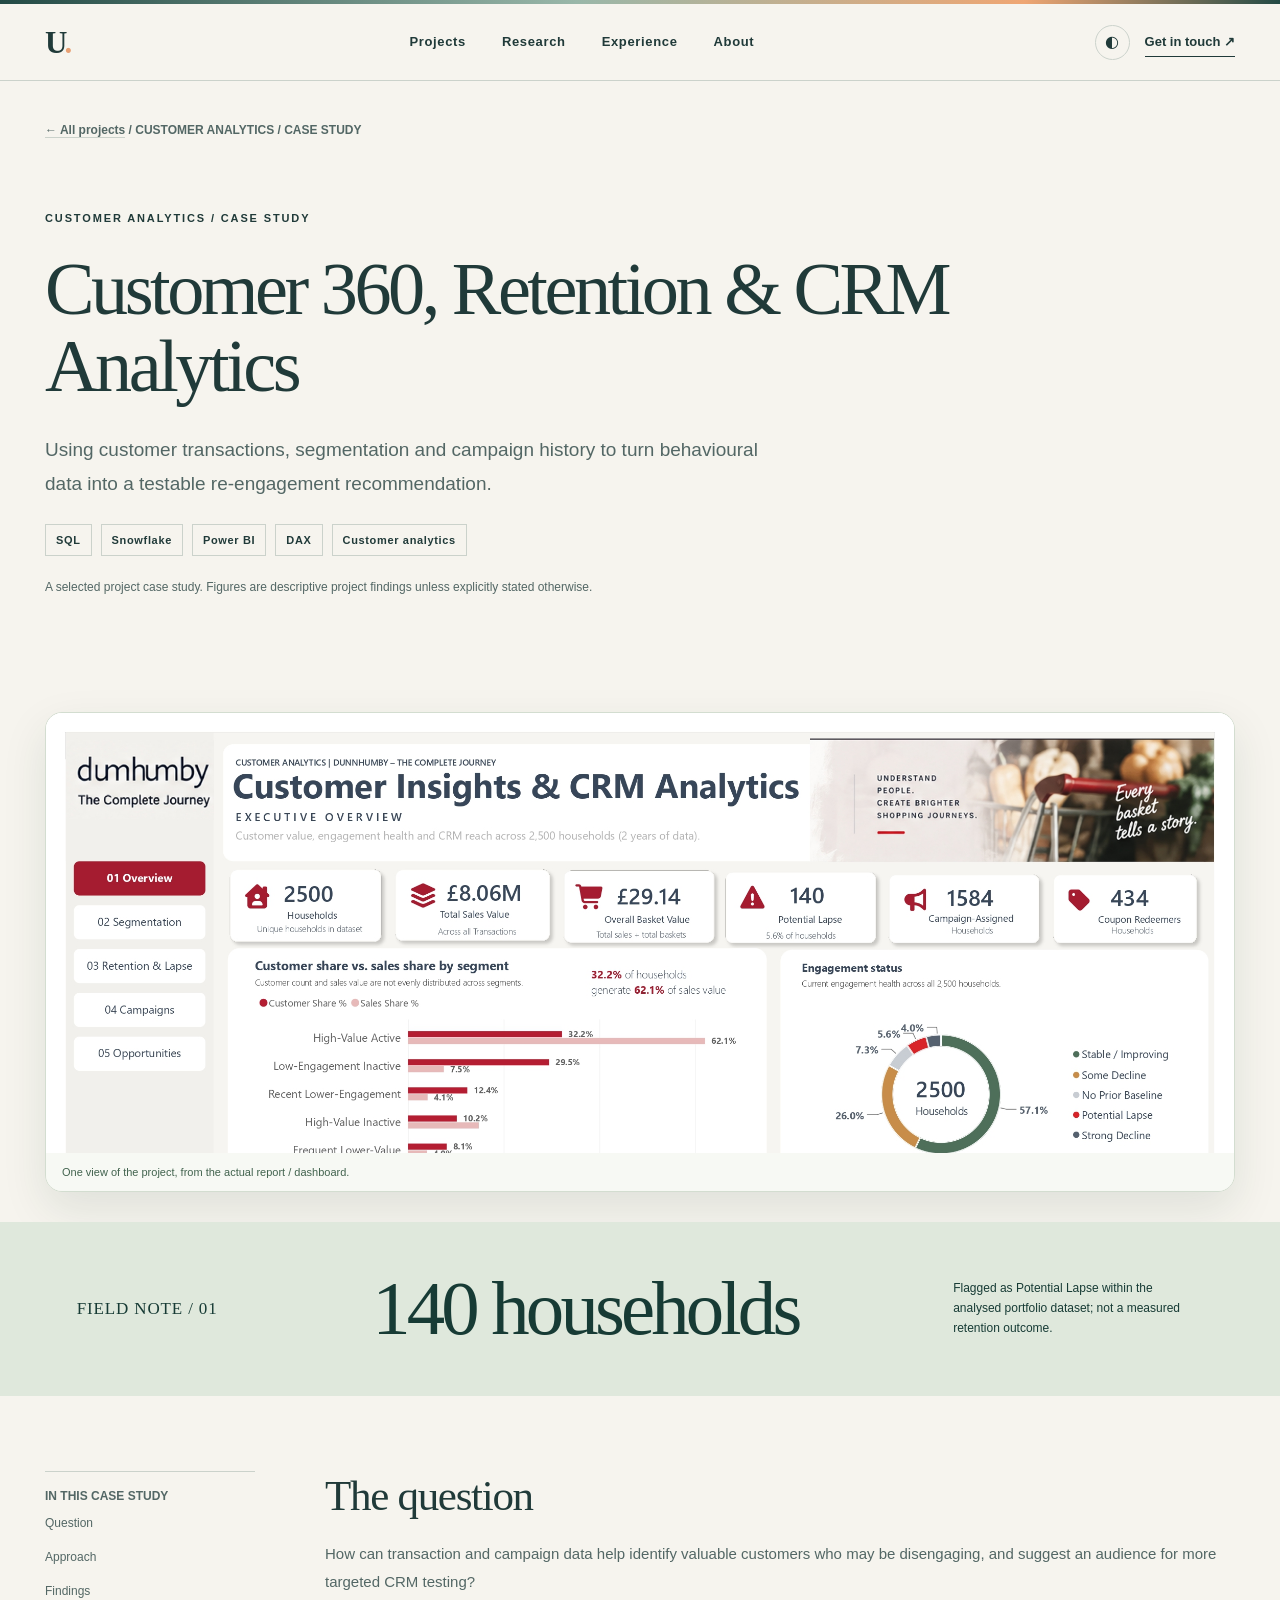
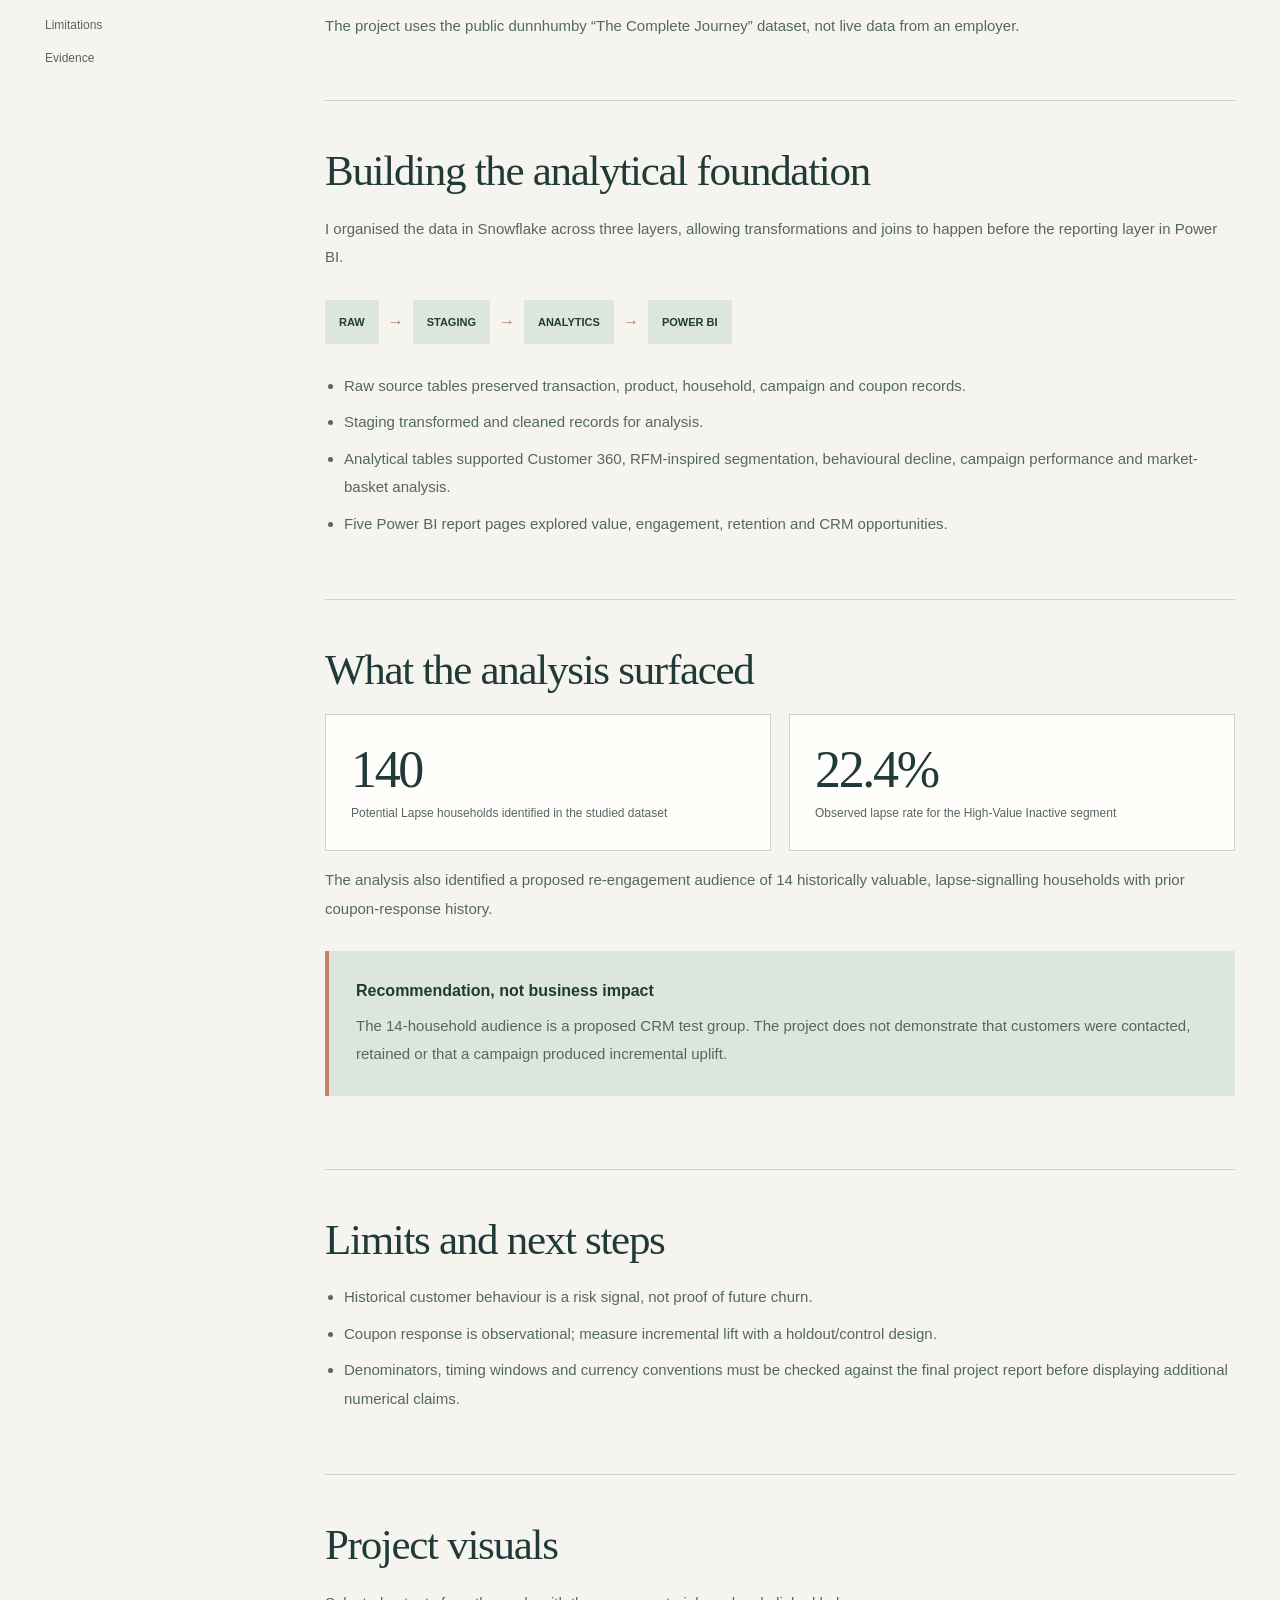
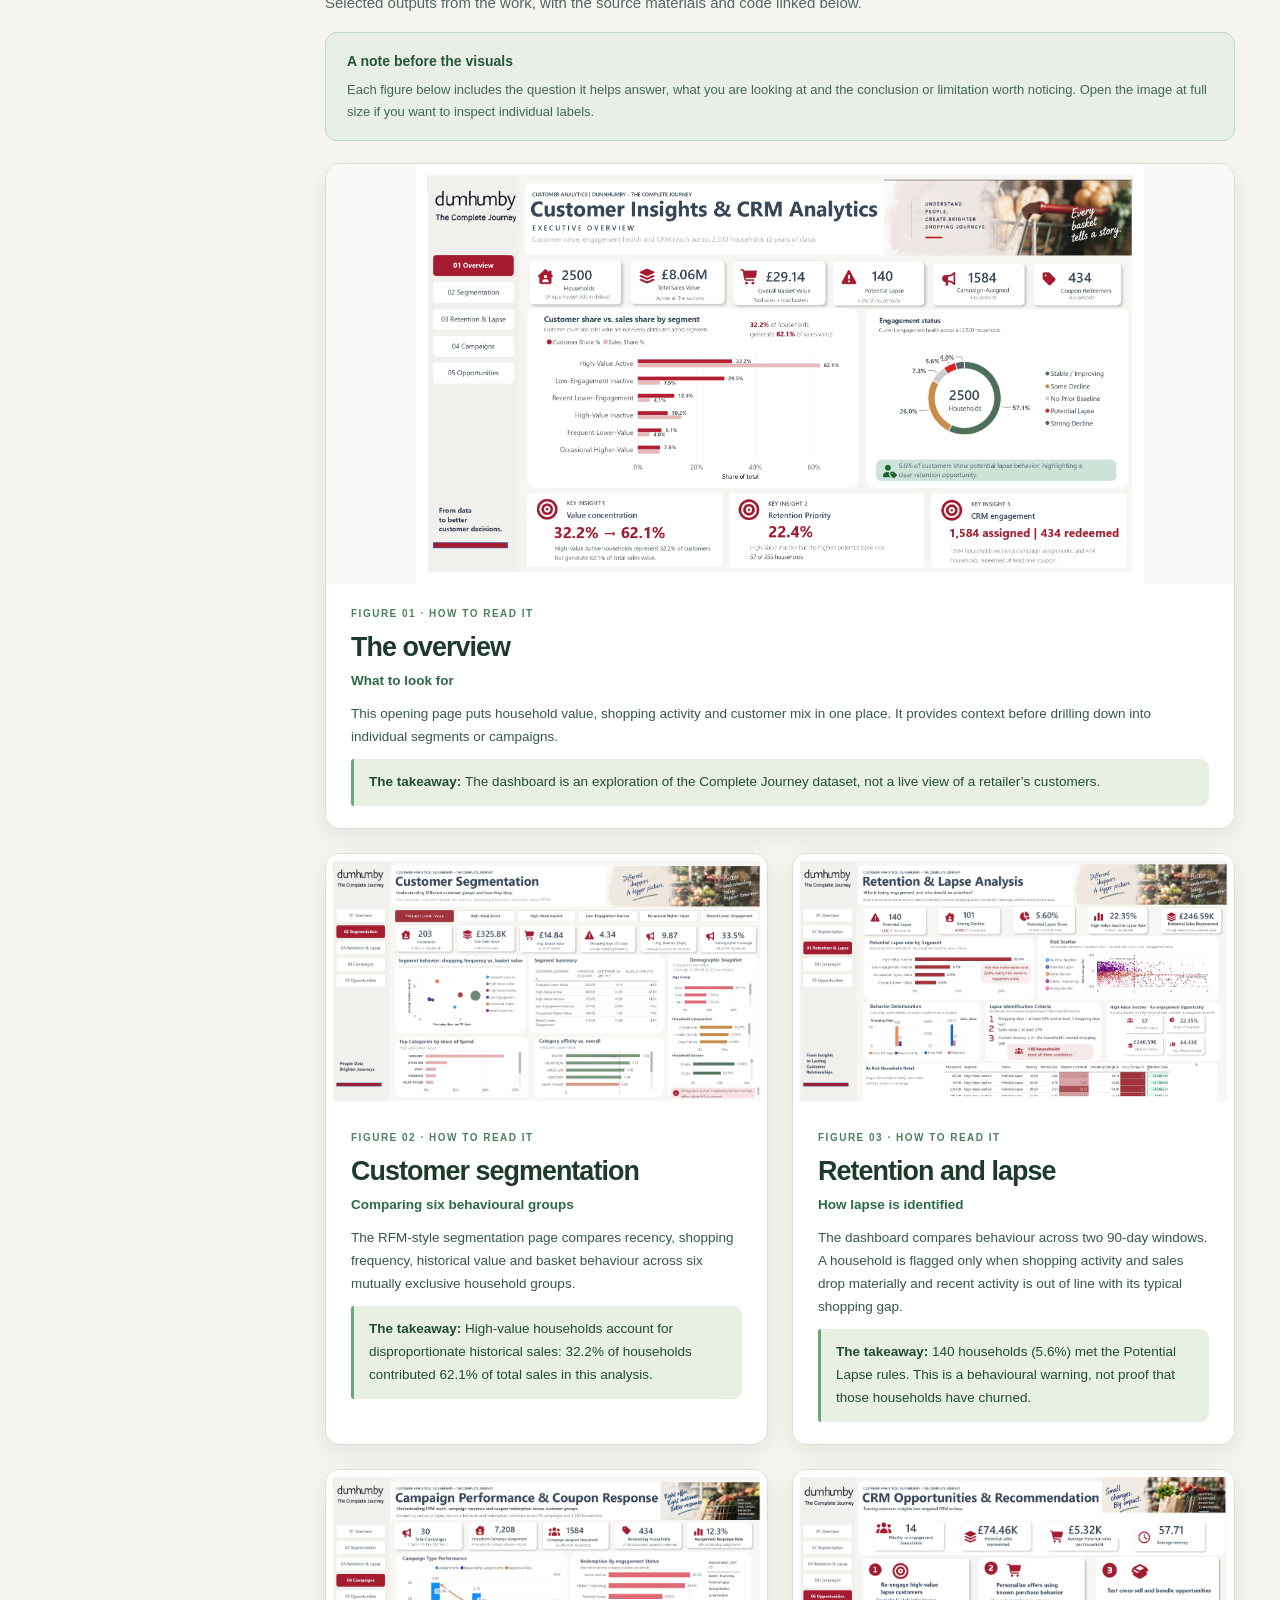
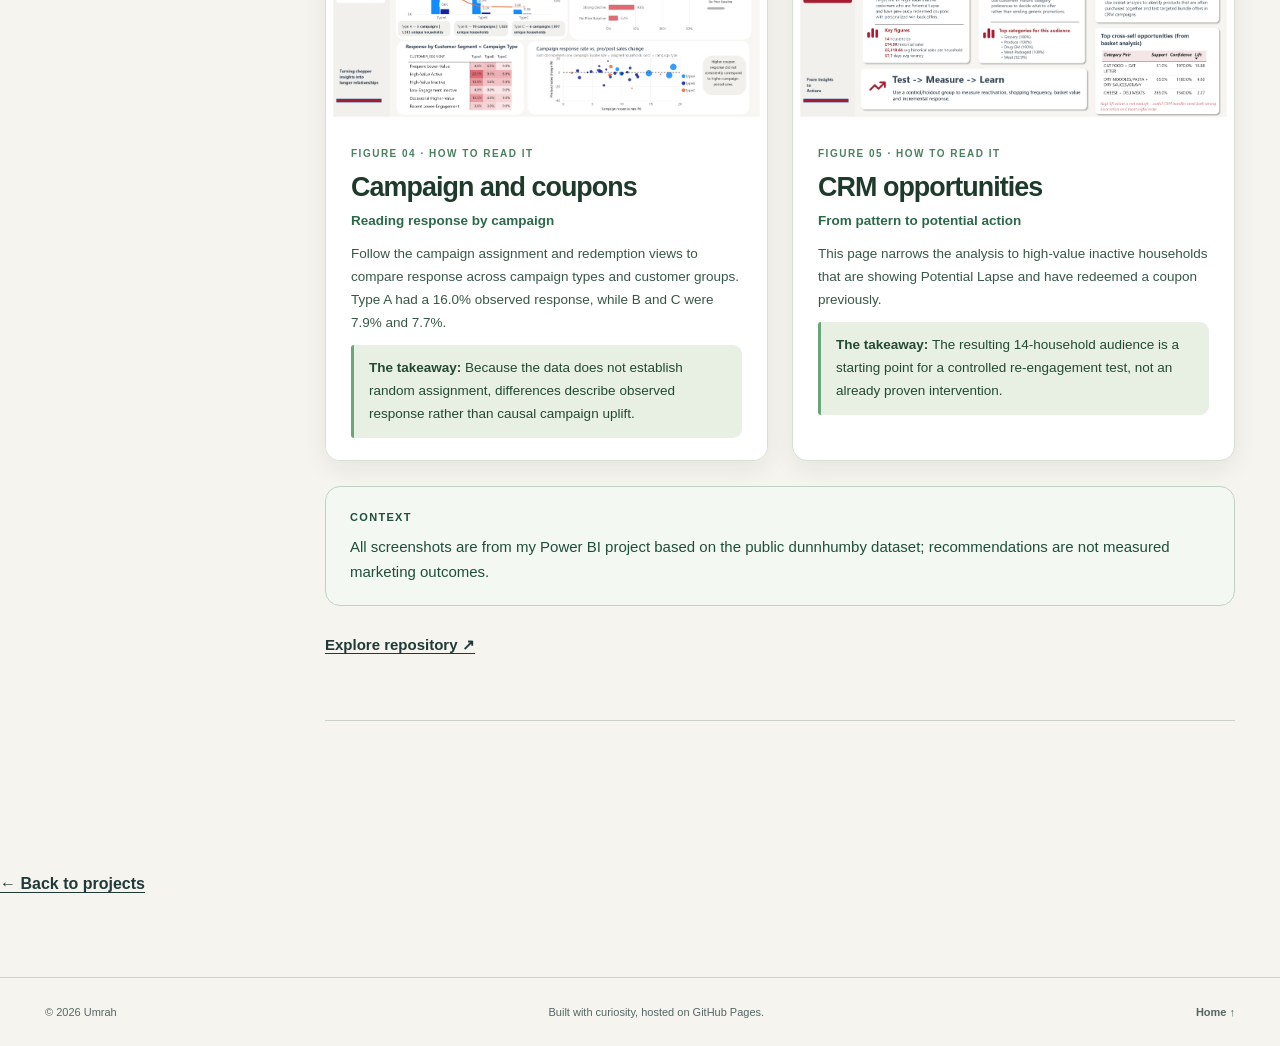
==== projects/customer-360.html @ 45433118 "Add files via upload" ====
<!DOCTYPE html>

<html lang="en"><head><meta charset="utf-8"/><meta content="width=device-width, initial-scale=1" name="viewport"/><meta content="Case study: Using customer transactions, segmentation and campaign history to turn behavioural data into a testable re-engagement recommendation." name="description"/><title>Customer 360, Retention &amp; CRM Analytics | Umrah</title><link href="../assets/favicon.svg" rel="icon" type="image/svg+xml"/><link href="../assets/case.css" rel="stylesheet"/><script defer="" src="../assets/case.js"></script><link href="../assets/case-media.css" rel="stylesheet"/><link href="../assets/v6-case.css" rel="stylesheet"/><link href="../assets/v7-case.css" rel="stylesheet"/></head><body><a class="skip-link" href="#main">Skip to content</a><div aria-hidden="true" class="ambient-line"></div><header class="site-header"><div class="shell nav-row"><a aria-label="Umrah, home" class="mark" href="../">U<span class="mark-dot">.</span></a><nav aria-label="Primary navigation" class="nav-links"><a href="../#work">Projects</a><a href="../#work">Research</a><a href="../#experience">Experience</a><a href="../#journey">About</a></nav><div class="nav-actions"><button aria-label="Switch color theme" class="icon-button" id="theme-toggle" title="Switch color theme" type="button"><span aria-hidden="true">◐</span></button><a class="nav-contact" href="mailto:umrahazargar@gmail.com">Get in touch <span aria-hidden="true">↗</span></a></div></div></header><main id="main"><div class="shell"><div class="breadcrumb"><a href="../#work">← All projects</a> / CUSTOMER ANALYTICS / CASE STUDY</div><section class="case-hero"><p class="eyebrow">CUSTOMER ANALYTICS / CASE STUDY</p><h1>Customer 360, Retention &amp; CRM Analytics</h1><p class="case-lead">Using customer transactions, segmentation and campaign history to turn behavioural data into a testable re-engagement recommendation.</p><div class="case-meta"><span>SQL</span><span>Snowflake</span><span>Power BI</span><span>DAX</span><span>Customer analytics</span></div><p class="case-note">A selected project case study. Figures are descriptive project findings unless explicitly stated otherwise.</p></section><figure class="case-hero-cover"><img alt="Customer 360 Power BI executive overview" loading="lazy" src="../assets/customer-overview.jpg"/><figcaption>One view of the project, from the actual report / dashboard.</figcaption></figure></div><div class="case-banner"><div class="banner-index">FIELD NOTE / 01</div><strong>140 households</strong><p>Flagged as Potential Lapse within the analysed portfolio dataset; not a measured retention outcome.</p></div><div class="shell case-body"><aside aria-label="On this page" class="case-aside"><b>IN THIS CASE STUDY</b><a href="#question">Question</a><a href="#approach">Approach</a><a href="#findings">Findings</a><a href="#limits">Limitations</a><a href="#evidence">Evidence</a></aside><div class="case-content">
<section id="question"><h2>The question</h2><p>How can transaction and campaign data help identify valuable customers who may be disengaging, and suggest an audience for more targeted CRM testing?</p><p>The project uses the public dunnhumby “The Complete Journey” dataset, not live data from an employer.</p></section>
<section id="approach"><h2>Building the analytical foundation</h2><p>I organised the data in Snowflake across three layers, allowing transformations and joins to happen before the reporting layer in Power BI.</p><div class="flow-diagram"><span>RAW</span><b>→</b><span>STAGING</span><b>→</b><span>ANALYTICS</span><b>→</b><span>POWER BI</span></div><ul><li>Raw source tables preserved transaction, product, household, campaign and coupon records.</li><li>Staging transformed and cleaned records for analysis.</li><li>Analytical tables supported Customer 360, RFM-inspired segmentation, behavioural decline, campaign performance and market-basket analysis.</li><li>Five Power BI report pages explored value, engagement, retention and CRM opportunities.</li></ul></section>
<section id="findings"><h2>What the analysis surfaced</h2><div class="case-two-up"><div class="mini-stat"><strong>140</strong><span>Potential Lapse households identified in the studied dataset</span></div><div class="mini-stat"><strong>22.4%</strong><span>Observed lapse rate for the High-Value Inactive segment</span></div></div><p>The analysis also identified a proposed re-engagement audience of 14 historically valuable, lapse-signalling households with prior coupon-response history.</p><div class="case-callout"><strong>Recommendation, not business impact</strong><p>The 14-household audience is a proposed CRM test group. The project does not demonstrate that customers were contacted, retained or that a campaign produced incremental uplift.</p></div></section>
<section id="limits"><h2>Limits and next steps</h2><ul><li>Historical customer behaviour is a risk signal, not proof of future churn.</li><li>Coupon response is observational; measure incremental lift with a holdout/control design.</li><li>Denominators, timing windows and currency conventions must be checked against the final project report before displaying additional numerical claims.</li></ul></section>
<section id="evidence"><h2>Project visuals</h2><p>Selected outputs from the work, with the source materials and code linked below.</p><div class="evidence-reader-guide"><strong>A note before the visuals</strong><p>Each figure below includes the question it helps answer, what you are looking at and the conclusion or limitation worth noticing. Open the image at full size if you want to inspect individual labels.</p></div><div class="case-gallery"><figure class="span2"><a aria-label="Open large image: The overview: what to look for" class="case-image-open" href="../assets/customer-overview.jpg" rel="noopener" target="_blank"><img alt="The overview: what to look for" loading="lazy" src="../assets/customer-overview.jpg"/></a><figcaption><span class="case-figure-kicker">FIGURE 01 · HOW TO READ IT</span><h3>The overview</h3><p class="case-figure-focus">What to look for</p><p>This opening page puts household value, shopping activity and customer mix in one place. It provides context before drilling down into individual segments or campaigns.</p><p class="case-figure-takeaway"><strong>The takeaway: </strong>The dashboard is an exploration of the Complete Journey dataset, not a live view of a retailer’s customers.</p></figcaption></figure><figure><a aria-label="Open large image: Customer segmentation: comparing six behavioural groups" class="case-image-open" href="../assets/customer-segmentation.jpg" rel="noopener" target="_blank"><img alt="Customer segmentation: comparing six behavioural groups" loading="lazy" src="../assets/customer-segmentation.jpg"/></a><figcaption><span class="case-figure-kicker">FIGURE 02 · HOW TO READ IT</span><h3>Customer segmentation</h3><p class="case-figure-focus">Comparing six behavioural groups</p><p>The RFM-style segmentation page compares recency, shopping frequency, historical value and basket behaviour across six mutually exclusive household groups.</p><p class="case-figure-takeaway"><strong>The takeaway: </strong>High-value households account for disproportionate historical sales: 32.2% of households contributed 62.1% of total sales in this analysis.</p></figcaption></figure><figure><a aria-label="Open large image: Retention and lapse: how lapse is identified" class="case-image-open" href="../assets/customer-retention.jpg" rel="noopener" target="_blank"><img alt="Retention and lapse: how lapse is identified" loading="lazy" src="../assets/customer-retention.jpg"/></a><figcaption><span class="case-figure-kicker">FIGURE 03 · HOW TO READ IT</span><h3>Retention and lapse</h3><p class="case-figure-focus">How lapse is identified</p><p>The dashboard compares behaviour across two 90-day windows. A household is flagged only when shopping activity and sales drop materially and recent activity is out of line with its typical shopping gap.</p><p class="case-figure-takeaway"><strong>The takeaway: </strong>140 households (5.6%) met the Potential Lapse rules. This is a behavioural warning, not proof that those households have churned.</p></figcaption></figure><figure><a aria-label="Open large image: Campaign and coupons: reading response by campaign" class="case-image-open" href="../assets/customer-campaigns.jpg" rel="noopener" target="_blank"><img alt="Campaign and coupons: reading response by campaign" loading="lazy" src="../assets/customer-campaigns.jpg"/></a><figcaption><span class="case-figure-kicker">FIGURE 04 · HOW TO READ IT</span><h3>Campaign and coupons</h3><p class="case-figure-focus">Reading response by campaign</p><p>Follow the campaign assignment and redemption views to compare response across campaign types and customer groups. Type A had a 16.0% observed response, while B and C were 7.9% and 7.7%.</p><p class="case-figure-takeaway"><strong>The takeaway: </strong>Because the data does not establish random assignment, differences describe observed response rather than causal campaign uplift.</p></figcaption></figure><figure><a aria-label="Open large image: CRM opportunities: from pattern to potential action" class="case-image-open" href="../assets/customer-opportunities.jpg" rel="noopener" target="_blank"><img alt="CRM opportunities: from pattern to potential action" loading="lazy" src="../assets/customer-opportunities.jpg"/></a><figcaption><span class="case-figure-kicker">FIGURE 05 · HOW TO READ IT</span><h3>CRM opportunities</h3><p class="case-figure-focus">From pattern to potential action</p><p>This page narrows the analysis to high-value inactive households that are showing Potential Lapse and have redeemed a coupon previously.</p><p class="case-figure-takeaway"><strong>The takeaway: </strong>The resulting 14-household audience is a starting point for a controlled re-engagement test, not an already proven intervention.</p></figcaption></figure></div><div class="case-proof"><b>CONTEXT</b><p>All screenshots are from my Power BI project based on the public dunnhumby dataset; recommendations are not measured marketing outcomes.</p></div><p><a class="link-out" href="https://github.com/umrahzargar/customer-360-crm-analytics" rel="noopener noreferrer" target="_blank">Explore repository ↗</a></p></section></div></div><div class="shell case-return"><a href="../#work">← Back to projects</a></div></main><footer class="site-footer"><div class="shell"><span>© <span id="year">2026</span> Umrah</span><span>Built with curiosity, hosted on GitHub Pages.</span><a href="../#main">Home ↑</a></div></footer></body></html>
---- assets/case.css ----
:root{--bg:#f6f4ee;--paper:#fffefa;--ink:#203a39;--ink-muted:#536765;--line:#cbd2cb;--green:#204a45;--green-deep:#12352f;--accent:#e8a073;--sage:#dce6dc;--mint:#b9cec1;--ease:cubic-bezier(.25,.8,.25,1);color-scheme:light}
:root[data-theme=dark]{--bg:#142622;--paper:#20332e;--ink:#e7f0e8;--ink-muted:#a9bdb5;--line:#48605a;--green:#3e766c;--green-deep:#0c211c;--accent:#f3af83;--sage:#253c35;--mint:#476a5e;color-scheme:dark}
*,*::before,*::after{box-sizing:border-box}html{scroll-behavior:smooth;scroll-padding-top:86px}body{margin:0;background:var(--bg);color:var(--ink);font:16px/1.65 -apple-system,BlinkMacSystemFont,"Segoe UI",Arial,sans-serif;-webkit-font-smoothing:antialiased}a{color:inherit;text-decoration:none}a:focus-visible,button:focus-visible{outline:3px solid var(--accent);outline-offset:5px}button{font:inherit}::selection{background:var(--accent);color:#182e29}.shell{width:min(1190px,calc(100% - 80px));margin-inline:auto}.skip-link{position:absolute;left:12px;top:-60px;z-index:80;background:var(--ink);color:var(--bg);padding:8px 14px}.skip-link:focus{top:8px}.ambient-line{height:4px;background:linear-gradient(90deg,#234a45 0%,#99b7a9 45%,#efa673 80%,#234a45 100%)}
.site-header{position:sticky;top:0;z-index:40;background:color-mix(in srgb,var(--bg) 93%,transparent);backdrop-filter:blur(14px);border-bottom:1px solid var(--line)}.nav-row{height:76px;display:flex;align-items:center;justify-content:space-between;gap:24px}.mark{font:700 31px/1 Georgia,serif;letter-spacing:-3px}.mark-dot{color:var(--accent)}.nav-links{display:flex;gap:36px;align-items:center}.nav-links a{font-size:13px;font-weight:700;letter-spacing:.05em;transition:color .2s}.nav-links a:hover,.underlined-link:hover,.text-link:hover{color:#bc7150}.nav-actions{display:flex;align-items:center;gap:15px}.icon-button{width:35px;height:35px;border:1px solid var(--line);background:transparent;color:var(--ink);border-radius:50%;cursor:pointer}.icon-button:hover{background:var(--sage)}.nav-contact{font-size:13px;border-bottom:1px solid currentColor;padding:4px 0;font-weight:700}.nav-contact span,.text-link span,.underlined-link span{display:inline-block;transition:transform .2s}.nav-contact:hover span,.text-link:hover span,.underlined-link:hover span{transform:translate(3px,-3px)}
.eyebrow{font-size:11px;letter-spacing:.17em;font-weight:800;text-transform:uppercase;margin:0 0 24px}.status-dot{display:inline-block;width:7px;height:7px;margin-right:9px;border-radius:50%;background:#82aa91;box-shadow:0 0 0 4px #82aa9130;vertical-align:2px}.hero{min-height:635px;padding-block:83px 96px;display:grid;grid-template-columns:1.2fr .8fr;gap:7%;align-items:center}.hero h1,.section h2,.research-layout h2,.contact-inner h2,.case-hero h1{font:normal clamp(51px,5.75vw,89px)/1.04 Georgia,"Times New Roman",serif;letter-spacing:-.047em;margin:0;max-width:790px}.hero h1 em,.section h2 em,.contact-inner h2 em,.case-hero h1 em{font-weight:normal;color:#9d6c56}.hero-summary{max-width:565px;font-size:17px;line-height:1.85;color:var(--ink-muted);margin:30px 0 27px}.hero-links{display:flex;align-items:center;gap:31px;flex-wrap:wrap}.button{display:inline-flex;justify-content:center;align-items:center;gap:34px;min-height:48px;padding:12px 22px;font-size:13px;font-weight:800;letter-spacing:.02em;border:1px solid transparent;transition:transform .2s var(--ease),background .2s var(--ease)}.button:hover{transform:translateY(-3px)}.button-primary{background:var(--green-deep);color:#fff}.button-primary:hover{background:#32695f}.button-light{background:#f1efe5;color:#173a35}.button-light:hover{background:#dfdccb}.text-link,.underlined-link{font-size:13px;font-weight:800;border-bottom:1px solid currentColor;padding-bottom:5px}.hero-meta{display:flex;gap:12px;margin-top:46px;color:var(--ink-muted);font-size:12px}
.hero-art{position:relative;height:455px;min-width:0;overflow:hidden;background:#1a4741;color:#f7f5eb;border-radius:2px;box-shadow:22px 22px 0 #dce3d8;isolation:isolate}.art-topline,.art-process,.art-note{position:absolute;z-index:3}.art-topline{top:25px;left:25px;right:25px;display:flex;justify-content:space-between;gap:10px;font-size:10px;letter-spacing:.11em;font-weight:700;color:#cdded2}.art-orbit{position:absolute;border:1px solid #8db19b70;border-radius:50%;width:480px;height:480px;top:-50px;left:50%;transform:translateX(-50%)}.art-orbit-two{width:330px;height:330px;top:26px;border-style:dashed;opacity:.7}.art-center{position:absolute;top:116px;left:50%;transform:translateX(-50%);width:150px;height:150px;border-radius:50%;background:#d9e3d9;border:12px solid #88a797;display:grid;place-items:center;box-shadow:0 0 0 28px #b0c7b020}.art-center-inner{color:#1c4841;font:italic 94px/.8 Georgia,serif}.art-nodes i{position:absolute;width:12px;height:12px;border-radius:50%;background:#eaa170;z-index:1}.art-nodes i:nth-child(1){top:76px;left:25%}.art-nodes i:nth-child(2){top:125px;left:75%;background:#d7e5d8}.art-nodes i:nth-child(3){top:250px;left:13%}.art-nodes i:nth-child(4){top:288px;left:81%;background:#d7e5d8}.art-nodes i:nth-child(5){top:50px;left:52%;width:6px;height:6px}.art-nodes i:nth-child(6){top:195px;left:7%;width:7px;height:7px}.art-nodes i:nth-child(7){top:209px;left:89%;width:7px;height:7px}.art-nodes i:nth-child(8){top:302px;left:49%;width:7px;height:7px}.art-process{bottom:76px;left:22px;right:22px;display:flex;justify-content:center;align-items:center;gap:8px}.art-process>div{flex:1;max-width:95px;background:#eef1e5;color:#214b43;padding:11px 7px 9px;display:flex;flex-direction:column;gap:1px;text-align:center}.art-process b{font-size:10px;font-weight:600;opacity:.65}.art-process span:not(.art-arrow){font-size:10px;font-weight:850;letter-spacing:.07em}.art-arrow{color:#e9ad7b}.art-note{bottom:16px;left:22px;right:22px;font-style:italic;font:italic 13px Georgia,serif;text-align:center;color:#d8e6d7}.marquee{height:45px;background:#dce6dc;color:#245148;overflow:hidden;display:flex;align-items:center;border-block:1px solid #c5d4c6}.marquee-track{font-size:10px;letter-spacing:.23em;font-weight:900;word-spacing:18px;white-space:nowrap;min-width:max-content;animation:scroll 42s linear infinite}.marquee span{color:#bf7556;padding-inline:25px;font-size:17px;vertical-align:-2px}@keyframes scroll{to{transform:translateX(-50%)}}
.section{padding-block:110px}.section-intro{max-width:700px;margin-bottom:48px}.section-intro h2,.research-layout h2,.contact-inner h2{font-size:clamp(40px,4.5vw,65px)}.section-intro>p:last-child{font-size:16px;color:var(--ink-muted);max-width:610px;margin-top:22px}.section-intro.compact{margin-bottom:45px}.project-feature{display:grid;grid-template-columns:1.05fr .95fr;min-height:400px;background:#193f39;color:#f3f4e9}.feature-copy{padding:38px 45px 42px;display:flex;flex-direction:column;align-items:flex-start}.case-top{width:100%;display:flex;justify-content:space-between;gap:15px;font-size:10px;letter-spacing:.13em;font-weight:800;color:#afc5b7;margin-bottom:54px}.project-feature h3{font:normal clamp(32px,3.5vw,49px)/1.1 Georgia,serif;letter-spacing:-.035em;max-width:490px;margin:0}.feature-copy>p{color:#c5d7cc;font-size:14px;max-width:465px;line-height:1.85;margin:19px 0 26px}.tag-row{display:flex;gap:9px;flex-wrap:wrap;margin-bottom:31px}.tag-row span{font-size:10px;letter-spacing:.05em;color:#dae7dd;border:1px solid #6d8e82;padding:5px 11px}.feature-copy .button{margin-top:auto}.feature-visual{display:grid;place-items:center;padding:35px;min-width:0;background:radial-gradient(circle at 10% 90%,#b4c7b0 0%,transparent 42%),linear-gradient(145deg,#dae7d9,#a8c5b5)}.data-window{width:min(100%,360px);background:#eff4ea;color:#17433b;border:1px solid #89a999;box-shadow:16px 16px 0 #7eaa9575;padding:20px 23px 19px;transform:rotate(-2deg)}.data-window-head{display:flex;justify-content:space-between;font-size:9px;font-weight:900;letter-spacing:.07em;padding-bottom:11px;border-bottom:1px solid #bed1c4}.data-window strong{font:normal 110px/.98 Georgia,serif;letter-spacing:-.08em;display:block;margin-top:13px}.data-window p{font-size:13px;line-height:1.5;margin:6px 0 20px}.visual-pipeline{display:flex;justify-content:space-between;gap:3px;margin-bottom:16px}.visual-pipeline span{font-size:9px;font-weight:800;background:#d1e4d4;padding:6px;flex:1;text-align:center}.data-window small{font-size:10px;color:#527a66}.project-grid{display:grid;grid-template-columns:1fr 1fr;gap:24px;margin-top:24px}.project-card{border:1px solid var(--line);background:var(--paper);overflow:hidden;transition:transform .25s var(--ease),box-shadow .25s var(--ease)}.project-card:hover{transform:translateY(-5px);box-shadow:8px 12px 0 #b8c6b270}.card-art{height:260px;position:relative;padding:23px 25px;overflow:hidden;display:flex;flex-direction:column;justify-content:space-between}.card-art-nhs{background:#d8e6db;color:#2b5447}.card-art-ner{background:#e8d5c8;color:#3a5147}.mini-label{font-size:10px;font-weight:900;letter-spacing:.12em}.card-diagram{display:flex;align-items:center;justify-content:center;gap:20px;font-size:11px;font-weight:900;letter-spacing:.1em}.card-diagram span{background:#f6f7ef;padding:20px 12px;box-shadow:6px 6px 0 #a9c8b2}.card-diagram b{font:normal 45px Georgia,serif}.card-bottom{display:flex;justify-content:space-between;font-size:10px;font-weight:800;letter-spacing:.08em;border-top:1px solid #72918080;padding-top:13px}.entity-sentence{font:normal clamp(25px,3vw,38px)/1.3 Georgia,serif;max-width:350px;margin:auto}.entity-highlight{background:#2c6a5c;color:#fff;padding:0 5px}.cursor{color:#bc7456}.project-card-body{padding:30px 29px 33px}.project-kicker{font-size:10px;font-weight:850;letter-spacing:.12em;color:var(--ink-muted);margin-bottom:9px}.project-card h3{font:normal 29px/1.2 Georgia,serif;letter-spacing:-.025em;margin:0}.project-card p{font-size:14px;line-height:1.8;color:var(--ink-muted);margin:13px 0 25px;min-height:75px}.secondary-work{display:grid;grid-template-columns:1fr 1.5fr;gap:50px;align-items:start;border-top:1px solid var(--line);margin-top:65px;padding-top:38px}.secondary-work h3{font:normal 29px/1.2 Georgia,serif;max-width:270px;margin:0}.secondary-links a{display:grid;grid-template-columns:1fr auto;column-gap:8px;align-items:baseline;padding:15px 0;border-bottom:1px solid var(--line)}.secondary-links a span{font-weight:750;font-size:14px}.secondary-links a small{grid-column:1;font-size:12px;color:var(--ink-muted)}.secondary-links a b{grid-column:2;grid-row:1/3;align-self:center;font-size:20px;font-weight:normal}
.research-band{background:var(--sage);border-block:1px solid var(--line)}.research-layout{display:grid;grid-template-columns:1fr .85fr;gap:12%;align-items:start}.research-right{padding-top:28px}.research-right>p{font-size:17px;line-height:1.9;color:var(--ink-muted);margin:0 0 23px}.research-chips{display:flex;gap:8px;flex-wrap:wrap;margin-top:33px}.research-chips span{font-size:10px;letter-spacing:.1em;font-weight:900;border:1px solid var(--line);padding:7px 11px}.timeline{border-top:1px solid var(--line)}.timeline-row{display:grid;grid-template-columns:195px 1fr;padding:27px 0 30px;border-bottom:1px solid var(--line);gap:24px}.timeline-date{font-size:12px;font-weight:750;color:var(--ink-muted);letter-spacing:.04em}.timeline-row h3{font:normal 24px/1.25 Georgia,serif;margin:0 0 12px}.timeline-row h3 span{color:var(--ink-muted)}.timeline-row p{font-size:14px;line-height:1.8;color:var(--ink-muted);max-width:780px;margin:0}.capabilities{padding-top:70px}.capability-grid{display:grid;grid-template-columns:repeat(3,1fr);gap:20px}.capability-grid article{background:var(--sage);padding:26px;min-height:210px;border:1px solid var(--line)}.cap-number{font:italic 25px Georgia,serif;color:#a47963}.capability-grid h3{font:normal 25px Georgia,serif;margin:28px 0 7px}.capability-grid p{font-size:13px;line-height:1.85;color:var(--ink-muted);margin:0}.about-note{display:grid;grid-template-columns:130px 1fr;gap:34px;align-items:center;max-width:790px;margin-top:80px}.about-monogram{font:normal 104px/.9 Georgia,serif;color:var(--ink);letter-spacing:-20px}.about-monogram span{color:#bb805f}.about-note h3{font:normal 30px Georgia,serif;margin:0 0 10px}.about-note p{font-size:15px;line-height:1.8;color:var(--ink-muted);margin:0 0 8px}.about-note .small-muted{font-size:12px}
.contact-section{background:#173e37;color:#f5f4e8;padding:93px 0 90px}.contact-inner{max-width:1190px}.contact-inner h2{max-width:720px}.contact-inner h2 em{color:#e7a479}.contact-inner>p:not(.eyebrow){max-width:560px;color:#c8d9cf;line-height:1.9;margin:27px 0}.contact-social{display:flex;gap:24px;margin-top:42px;font-size:13px;font-weight:800}.contact-social a{border-bottom:1px solid #89a398;padding-bottom:5px}.site-footer{background:var(--bg);padding:25px 0;border-top:1px solid var(--line)}.site-footer .shell{display:flex;justify-content:space-between;gap:16px;align-items:center;font-size:11px;color:var(--ink-muted)}.site-footer a{font-weight:800}
/* Case-study pages */
.breadcrumb{padding-top:40px;font-size:12px;font-weight:750;color:var(--ink-muted)}.breadcrumb a{border-bottom:1px solid var(--line)}.case-hero{padding-block:68px 90px;max-width:1000px}.case-hero h1{font-size:clamp(46px,5.8vw,82px);max-width:930px}.case-lead{max-width:720px;color:var(--ink-muted);font-size:19px;line-height:1.75;margin:28px 0 24px}.case-meta{display:flex;flex-wrap:wrap;gap:9px;margin:22px 0}.case-meta span{font-size:11px;font-weight:850;letter-spacing:.06em;border:1px solid var(--line);padding:6px 10px}.case-note{font-size:12px;color:var(--ink-muted)}.case-banner{background:#dfe8dc;color:#173b35;padding:45px 6%;display:flex;align-items:center;gap:25px;justify-content:space-between}.case-banner .banner-index{font:normal 17px Georgia,serif;letter-spacing:.05em}.case-banner strong{font:normal clamp(40px,6vw,80px)/1.1 Georgia,serif;letter-spacing:-.05em}.case-banner p{font-size:12px;max-width:250px}.case-body{padding-block:75px 105px;display:grid;grid-template-columns:210px 1fr;gap:70px;align-items:start}.case-aside{font-size:12px;position:sticky;top:105px;color:var(--ink-muted);border-top:1px solid var(--line);padding-top:15px}.case-aside a{display:block;padding:7px 0}.case-aside a:hover{color:var(--ink)}.case-content section{padding-bottom:45px;margin-bottom:45px;border-bottom:1px solid var(--line)}.case-content h2{font:normal clamp(31px,3.5vw,43px)/1.15 Georgia,serif;letter-spacing:-.03em;margin:0 0 19px}.case-content p,.case-content li{font-size:15px;line-height:1.9;color:var(--ink-muted)}.case-content ul{padding-left:19px}.case-content li{margin:8px 0}.case-content .case-callout{background:var(--sage);padding:27px;border-left:4px solid #c48766;margin:28px 0}.case-content .case-callout strong{color:var(--ink)}.case-content .case-callout p{margin:7px 0 0}.case-two-up{display:grid;grid-template-columns:1fr 1fr;gap:18px}.mini-stat{background:var(--paper);border:1px solid var(--line);padding:25px}.mini-stat strong{display:block;font:normal 52px Georgia,serif;letter-spacing:-.045em}.mini-stat span{font-size:12px;line-height:1.4;color:var(--ink-muted)}.flow-diagram{display:flex;flex-wrap:wrap;align-items:center;gap:9px;margin:28px 0}.flow-diagram span{padding:13px 14px;background:var(--sage);font-size:11px;font-weight:800}.flow-diagram b{font-weight:normal;color:#aa795e}.footnote{font-size:12px!important;line-height:1.7!important}.case-content a.link-out{border-bottom:1px solid currentColor;color:var(--ink);font-weight:800}.case-return{margin:0 0 80px}.case-return a{font-weight:800;border-bottom:1px solid currentColor}.case-content :target{scroll-margin-top:110px}
@media (max-width:980px){.shell{width:min(100% - 50px,950px)}.hero{gap:6%;grid-template-columns:1fr .85fr;min-height:580px}.hero-art{height:385px;box-shadow:13px 13px 0 #dce3d8}.hero h1{font-size:clamp(48px,5.7vw,65px)}.art-orbit{width:410px;height:410px;top:-42px}.art-orbit-two{width:280px;height:280px;top:25px}.art-center{width:126px;height:126px;top:96px}.art-center-inner{font-size:78px}.art-process{bottom:60px}.art-note{font-size:11px}.feature-copy{padding:30px}.case-top{margin-bottom:40px}.project-feature h3{font-size:36px}.nav-links{gap:18px}.research-layout{gap:7%}}
@media (max-width:720px){.shell{width:calc(100% - 38px)}.nav-row{height:69px}.mark{font-size:27px}.nav-links{gap:14px}.nav-links a{font-size:11px}.nav-links a:nth-child(3),.nav-links a:nth-child(4){display:none}.nav-contact{font-size:11px}.nav-actions{gap:10px}.hero{grid-template-columns:1fr;gap:48px;padding-block:70px 77px}.hero h1{font-size:clamp(50px,12vw,75px)}.hero-summary{font-size:15px;line-height:1.8}.hero-meta{margin-top:30px}.hero-art{height:350px;max-width:510px;width:100%;justify-self:center;box-shadow:12px 12px 0 #dce3d8}.art-orbit{top:-67px}.art-orbit-two{top:1px}.art-center{top:74px}.art-process{bottom:59px}.section{padding-block:75px}.section-intro h2,.research-layout h2,.contact-inner h2{font-size:clamp(38px,10vw,53px)}.section-intro>p:last-child{font-size:14px}.project-feature{grid-template-columns:1fr}.feature-copy{min-height:350px}.feature-visual{min-height:320px}.data-window strong{font-size:85px}.project-grid{grid-template-columns:1fr}.card-art{height:230px}.project-card p{min-height:0}.secondary-work{grid-template-columns:1fr;gap:20px}.secondary-work h3{max-width:none}.research-layout{grid-template-columns:1fr;gap:15px}.research-right{padding-top:0}.timeline-row{grid-template-columns:1fr;gap:8px}.timeline-row h3{font-size:22px}.capability-grid{grid-template-columns:1fr}.capability-grid article{min-height:0}.capability-grid h3{margin-top:15px}.about-note{grid-template-columns:1fr;gap:10px;margin-top:55px}.about-monogram{font-size:65px;letter-spacing:-12px}.contact-section{padding-block:72px}.site-footer .shell{flex-wrap:wrap}.case-hero{padding-block:50px 63px}.case-hero h1{font-size:clamp(44px,10vw,70px)}.case-lead{font-size:16px}.case-banner{flex-direction:column;align-items:start;gap:10px}.case-body{display:block;padding-block:40px}.case-aside{display:none}.case-content section{margin-bottom:32px;padding-bottom:32px}.case-two-up{grid-template-columns:1fr}}
@media (max-width:370px){.nav-links a:nth-child(2){display:none}.nav-contact{font-size:10px}.eyebrow{font-size:9px}.hero h1{font-size:47px}.feature-copy{padding:22px}.card-art{padding:20px}.art-topline{font-size:8px}}
@media (prefers-reduced-motion:reduce){html{scroll-behavior:auto}*,*::before,*::after{animation-duration:.01ms!important;animation-iteration-count:1!important;transition-duration:.01ms!important}.marquee-track{animation:none}}
---- assets/case-media.css ----
/* Visual-first evidence panels. All images are from the supplied project reports/dashboards. */
.case-gallery{display:grid;grid-template-columns:repeat(2,minmax(0,1fr));gap:18px;margin:22px 0 12px}
.case-gallery figure{margin:0;border:1px solid #d4dfd6;border-radius:15px;overflow:hidden;background:#fff;box-shadow:0 8px 24px rgba(13,31,23,.07)}
.case-gallery figure.span2{grid-column:1/-1}
.case-gallery img{display:block;width:100%;height:auto;max-height:420px;object-fit:contain;background:#f7f9f7}
.case-gallery figcaption{padding:14px 18px;font-size:12px;color:#4b6b56;line-height:1.6;font-weight:650}
.case-proof{border:1px solid #cbdccd;border-radius:15px;padding:21px 24px;margin:25px 0;background:#f4f8f2}
.case-proof b{display:block;letter-spacing:.12em;font-size:11px;color:#457452;margin-bottom:9px}
.case-proof p{font-size:15px;line-height:1.65;margin:0}
.case-hero-cover{margin:12px 0 30px;overflow:hidden;border-radius:17px;border:1px solid #d3ddd0;box-shadow:0 17px 45px #15392b1a}
.case-hero-cover img{width:100%;max-height:440px;display:block;object-fit:cover;object-position:center top;background:#fff}
.case-hero-cover figcaption{font-size:11px;padding:10px 16px;color:#42634e;background:#f7f9f4}
.case-pills{display:flex;flex-wrap:wrap;gap:10px;margin-top:22px}.case-pills span{display:inline-flex;padding:10px 14px;border-radius:9px;background:#e4efe3;color:#1d4431;font-weight:800;font-size:12px}
@media(max-width:700px){.case-gallery{grid-template-columns:1fr}.case-gallery figure.span2{grid-column:auto}.case-gallery img{max-height:300px}.case-hero-cover img{max-height:260px}}
---- assets/v6-case.css ----
.mark .brand-flower{width:18px;height:18px;margin-top:-12px;display:inline-block;color:#4d8e75;vertical-align:middle;transition:transform .55s ease}.mark:hover .brand-flower{transform:rotate(60deg)}
/* Explore further panel keeps dark text on its fixed pale background in either theme */
.case-proof{background:#f4f8f2!important;color:#204033!important;border-color:#bfd3c2!important}
.case-proof b,.case-proof p,.case-proof .link-out{color:#1f4f39!important}
.case-proof .link-out{display:inline-block;white-space:normal;margin:4px 17px 4px 0;padding:5px 0;border-bottom:2px solid #37795a;font-weight:850;line-height:1.4}
.case-proof .link-out:hover,.case-proof .link-out:focus-visible{color:#a34d2b!important;border-color:#a34d2b}
---- assets/v7-case.css ----
.case-gallery{gap:24px;margin-top:22px}
.case-gallery figure{background:#fff;color:#223a2e;overflow:hidden}
.case-gallery figure img{transition:transform .35s ease}
.case-gallery .case-image-open{display:block;background:#f8faf7;cursor:zoom-in}
.case-gallery .case-image-open:hover img{transform:scale(1.012)}
.case-gallery figcaption{padding:20px clamp(17px,2.4vw,25px) 22px;color:#355443;background:#fff;font-weight:400}
.case-gallery figcaption .case-figure-kicker{font-size:10px;letter-spacing:.15em;font-weight:850;color:#4b8060}
.case-gallery figcaption h3{font-size:clamp(21px,2.1vw,28px);line-height:1.15;letter-spacing:-.035em;color:#1d3a2b;margin:9px 0 7px}
.case-gallery figcaption p{font-size:13.5px;line-height:1.7;color:#375847;margin:10px 0}
.case-gallery figcaption .case-figure-focus{font-weight:800;color:#2c6948;margin-top:5px}
.case-gallery figcaption .case-figure-takeaway{background:#e7f0e3;padding:12px 15px;border-left:3px solid #69a679;border-radius:3px 9px 9px 3px;color:#244934;margin-bottom:0}
.case-gallery figcaption .case-figure-takeaway strong{font-weight:850}
.evidence-reader-guide{background:#e7efe7;border:1px solid #c1d8c4;border-radius:12px;padding:17px 21px;margin:14px 0 21px;color:#28543a}
.evidence-reader-guide strong{display:block;font-size:14px;margin:0 0 6px}
.evidence-reader-guide p{font-size:13px!important;line-height:1.7!important;color:#456653!important;margin:0!important}
@media(max-width:720px){.case-gallery{gap:16px}.case-gallery figcaption{padding:16px}.case-gallery figcaption h3{font-size:22px}}
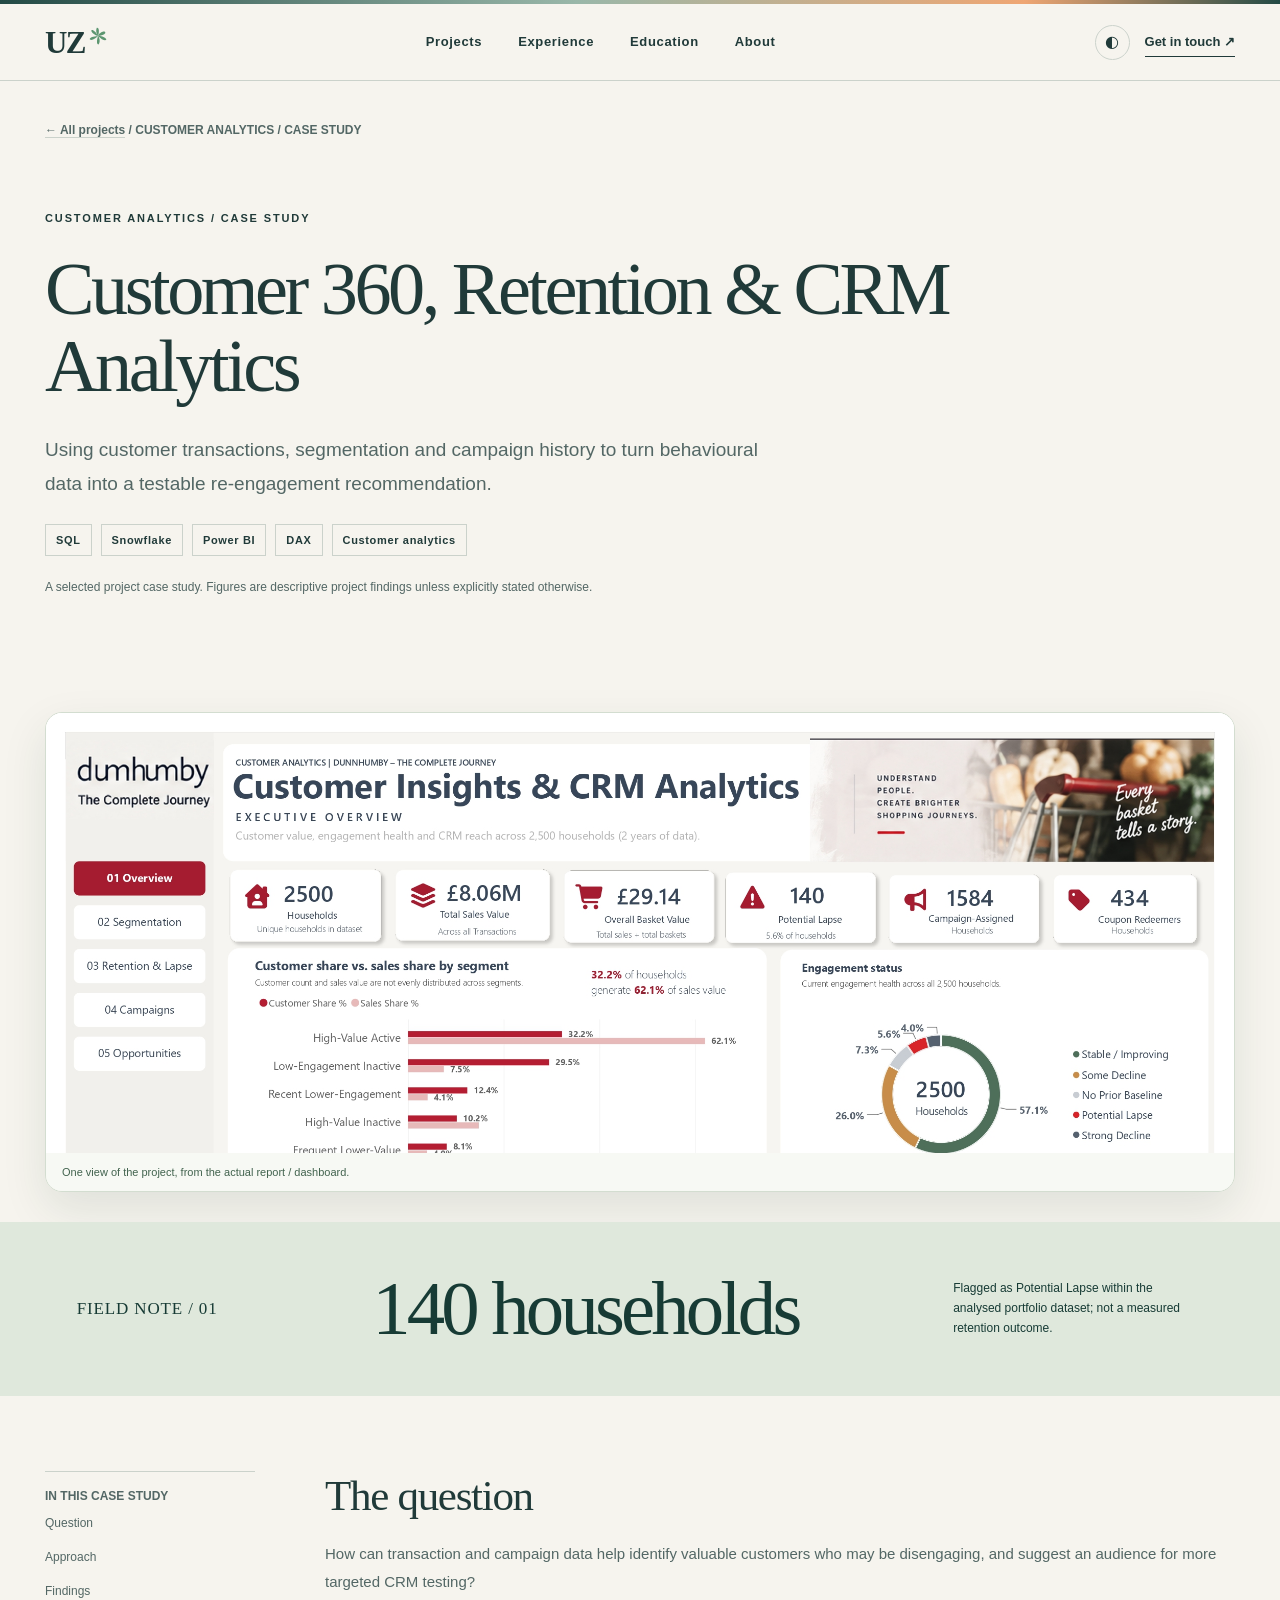
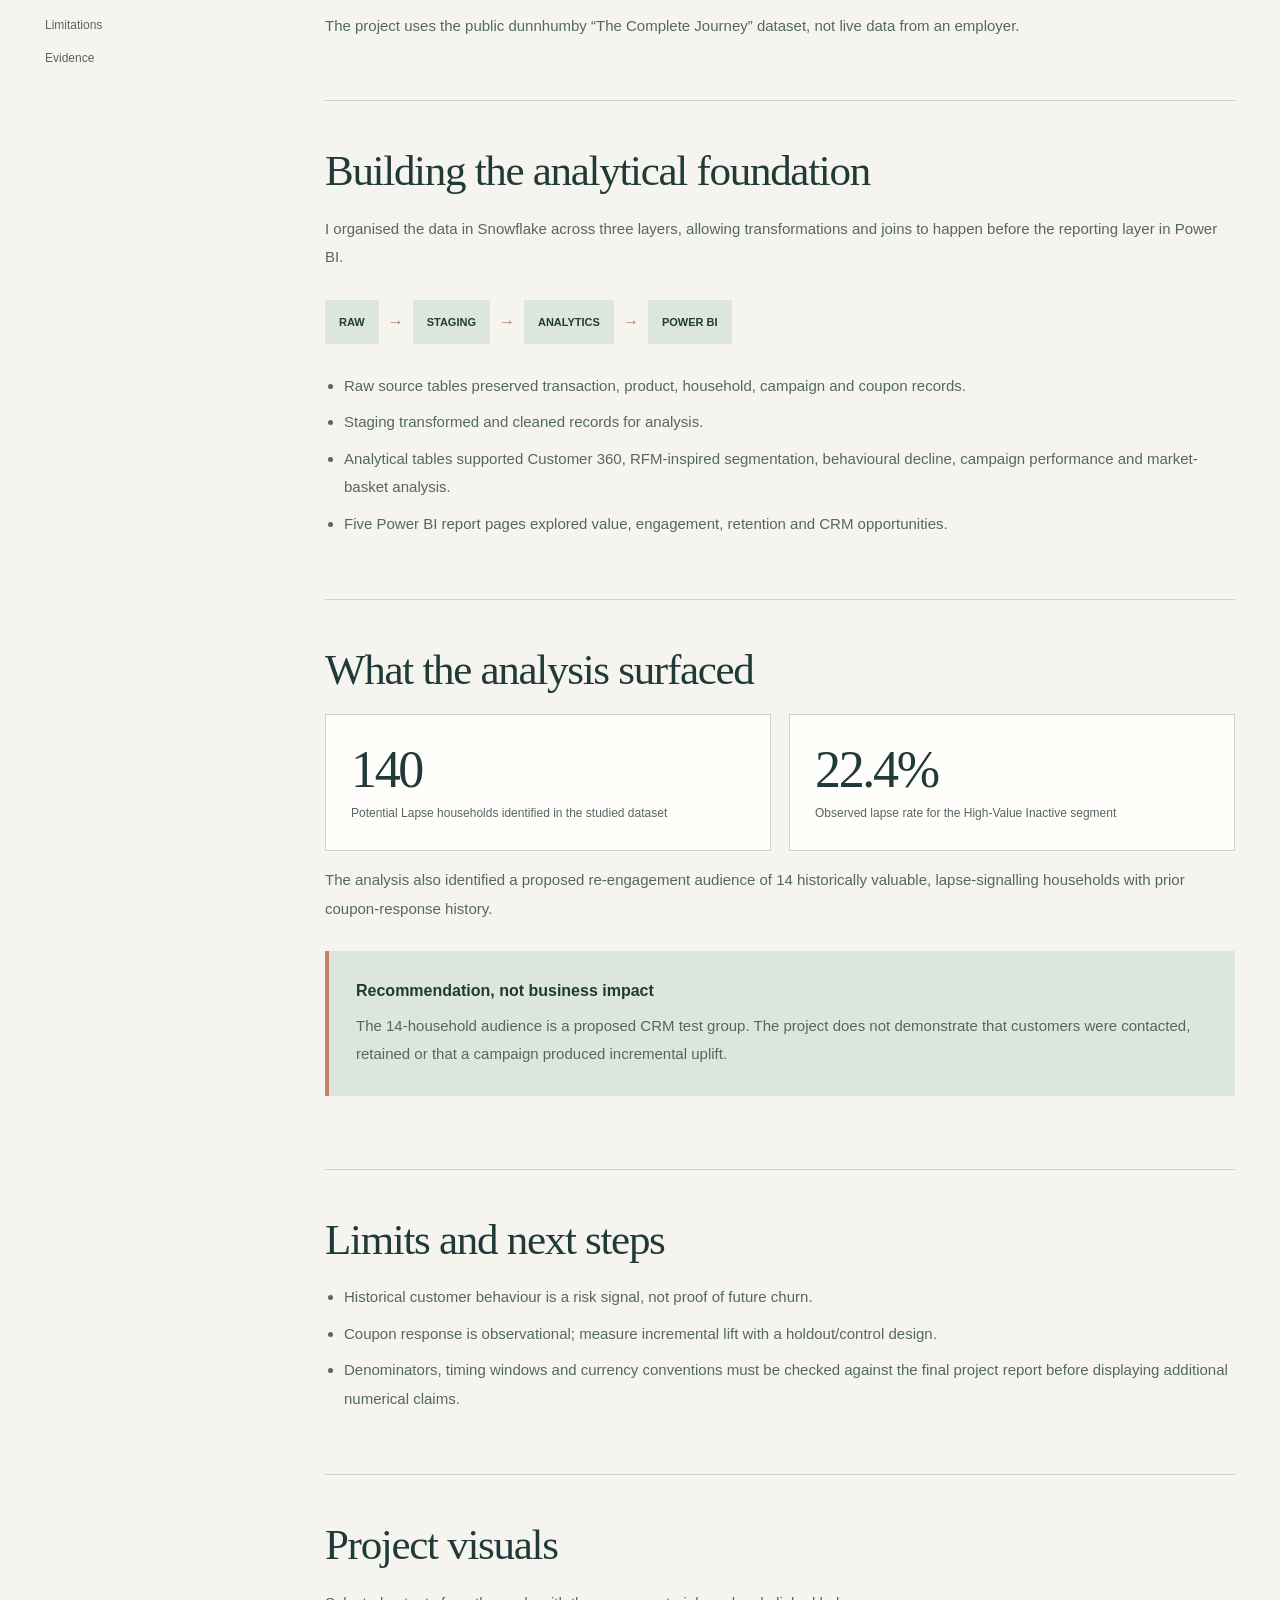
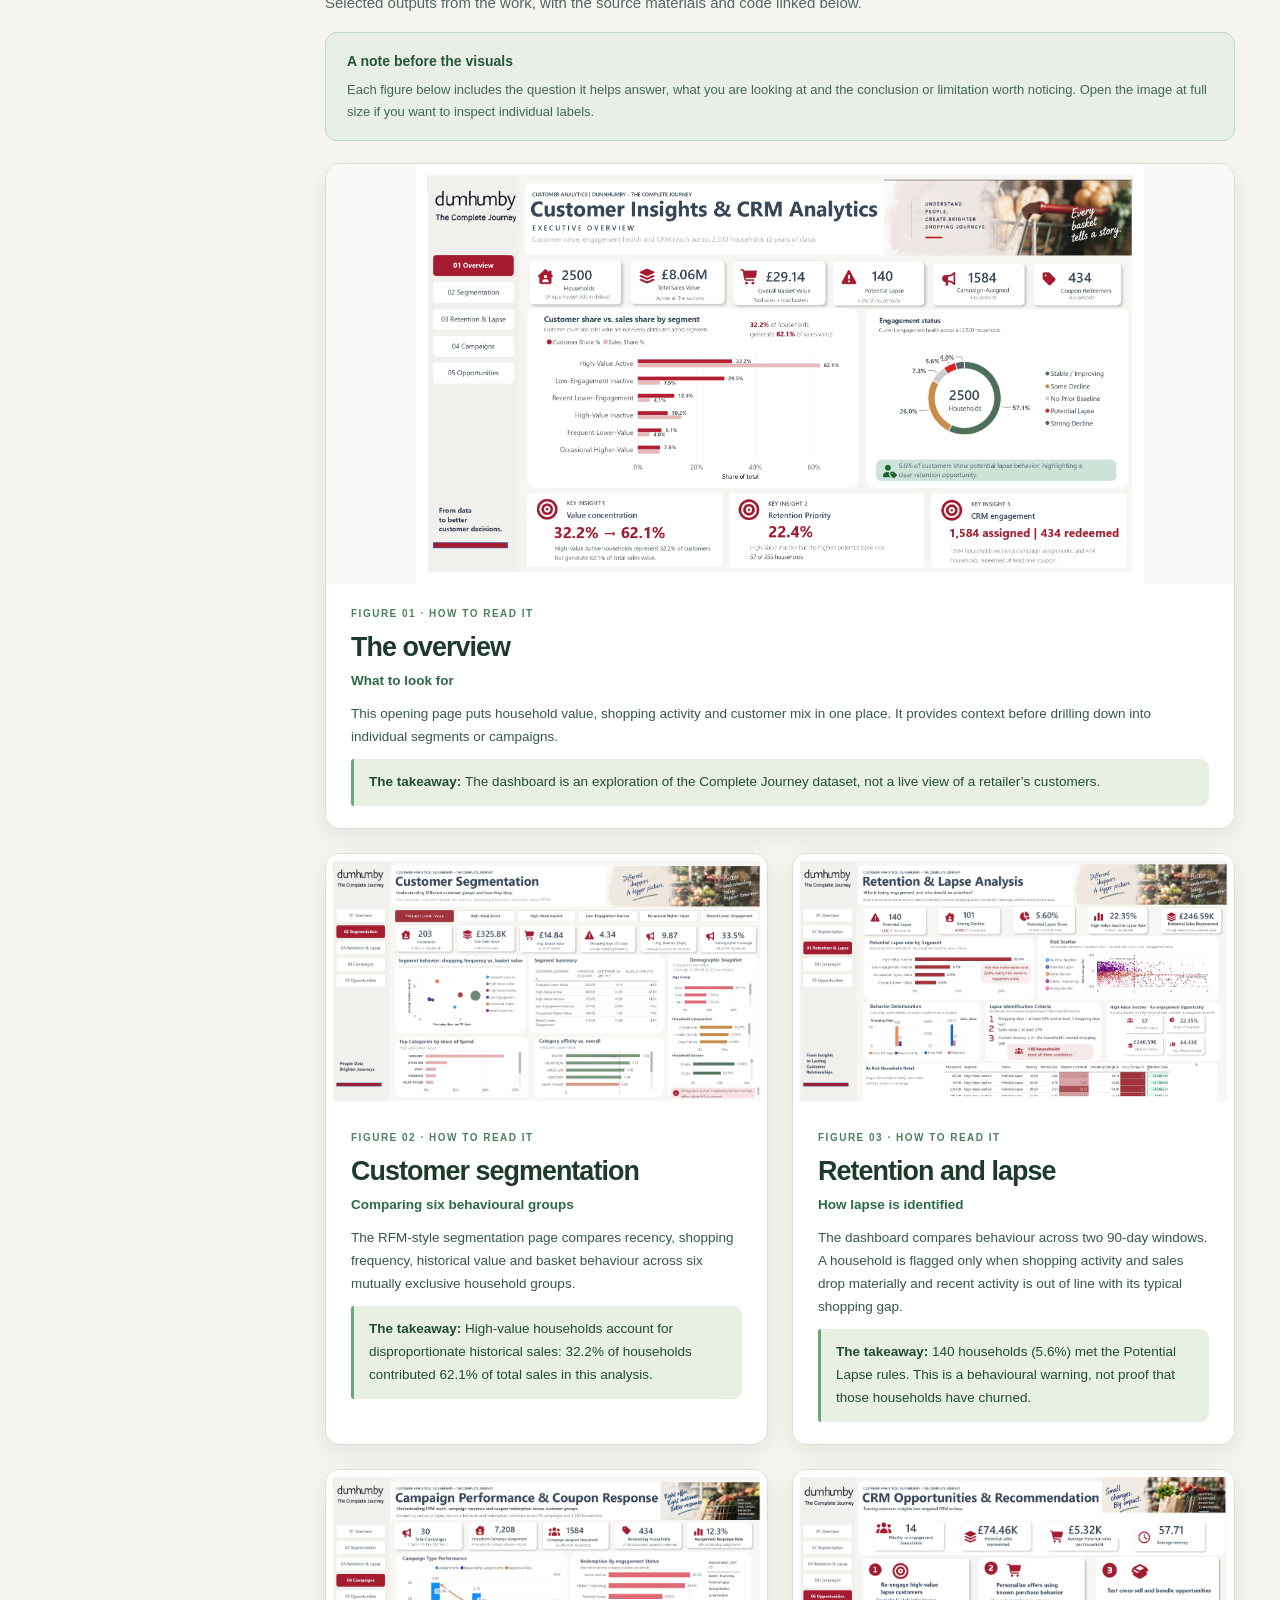
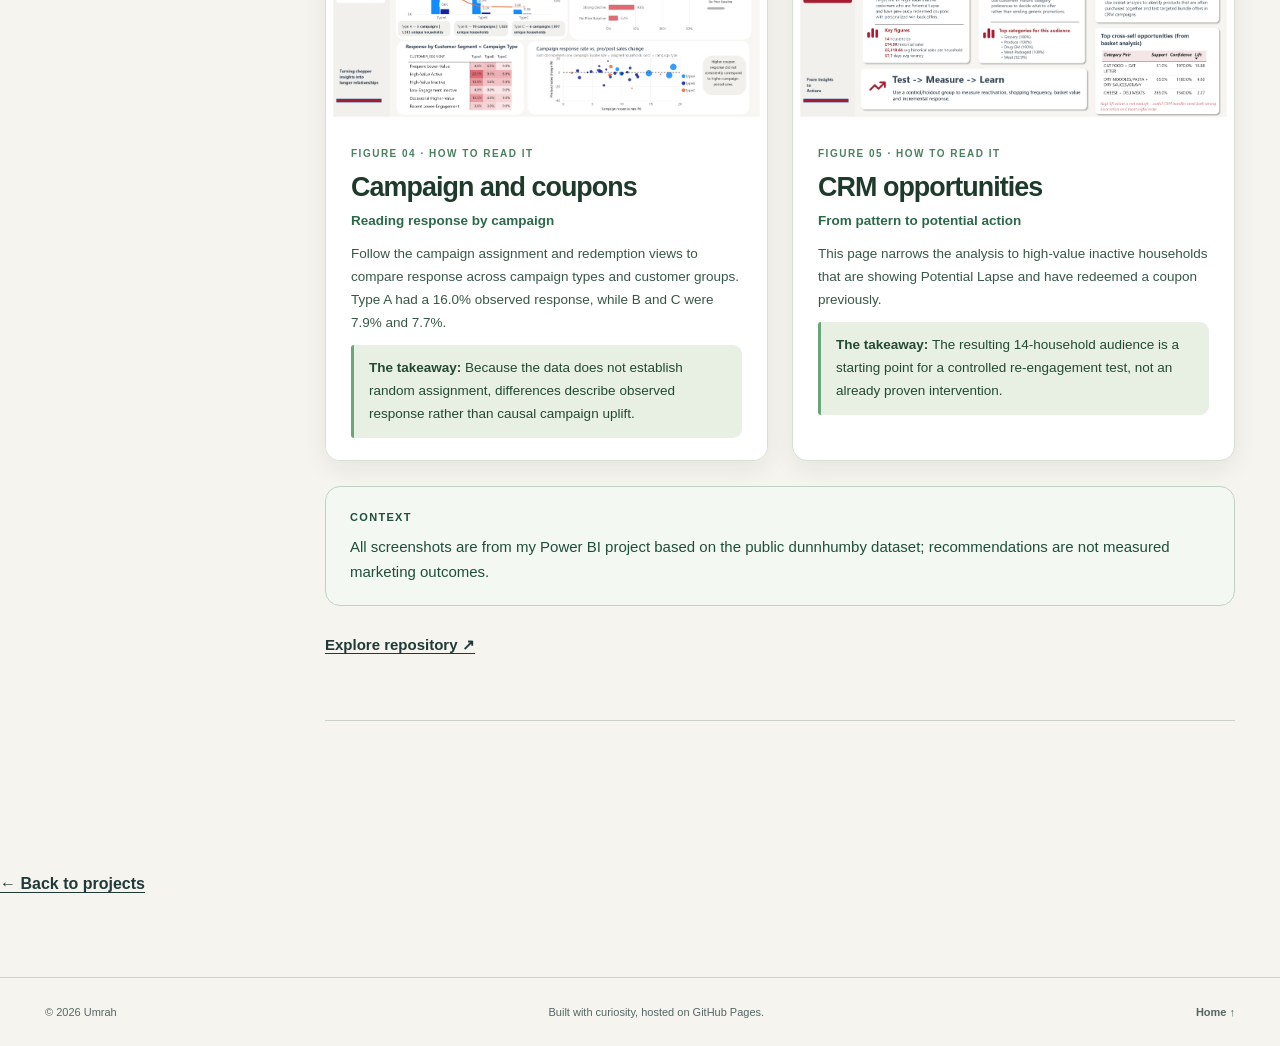
==== commit 62c1b9c6: "Add files via upload" ====
--- a/projects/customer-360.html
+++ b/projects/customer-360.html
@@ -1,6 +1,6 @@
 <!DOCTYPE html>
 
-<html lang="en"><head><meta charset="utf-8"/><meta content="width=device-width, initial-scale=1" name="viewport"/><meta content="Case study: Using customer transactions, segmentation and campaign history to turn behavioural data into a testable re-engagement recommendation." name="description"/><title>Customer 360, Retention &amp; CRM Analytics | Umrah</title><link href="../assets/favicon.svg" rel="icon" type="image/svg+xml"/><link href="../assets/case.css" rel="stylesheet"/><script defer="" src="../assets/case.js"></script><link href="../assets/case-media.css" rel="stylesheet"/><link href="../assets/v6-case.css" rel="stylesheet"/><link href="../assets/v7-case.css" rel="stylesheet"/></head><body><a class="skip-link" href="#main">Skip to content</a><div aria-hidden="true" class="ambient-line"></div><header class="site-header"><div class="shell nav-row"><a aria-label="Umrah, home" class="mark" href="../">U<span class="mark-dot">.</span></a><nav aria-label="Primary navigation" class="nav-links"><a href="../#work">Projects</a><a href="../#work">Research</a><a href="../#experience">Experience</a><a href="../#journey">About</a></nav><div class="nav-actions"><button aria-label="Switch color theme" class="icon-button" id="theme-toggle" title="Switch color theme" type="button"><span aria-hidden="true">◐</span></button><a class="nav-contact" href="mailto:umrahazargar@gmail.com">Get in touch <span aria-hidden="true">↗</span></a></div></div></header><main id="main"><div class="shell"><div class="breadcrumb"><a href="../#work">← All projects</a> / CUSTOMER ANALYTICS / CASE STUDY</div><section class="case-hero"><p class="eyebrow">CUSTOMER ANALYTICS / CASE STUDY</p><h1>Customer 360, Retention &amp; CRM Analytics</h1><p class="case-lead">Using customer transactions, segmentation and campaign history to turn behavioural data into a testable re-engagement recommendation.</p><div class="case-meta"><span>SQL</span><span>Snowflake</span><span>Power BI</span><span>DAX</span><span>Customer analytics</span></div><p class="case-note">A selected project case study. Figures are descriptive project findings unless explicitly stated otherwise.</p></section><figure class="case-hero-cover"><img alt="Customer 360 Power BI executive overview" loading="lazy" src="../assets/customer-overview.jpg"/><figcaption>One view of the project, from the actual report / dashboard.</figcaption></figure></div><div class="case-banner"><div class="banner-index">FIELD NOTE / 01</div><strong>140 households</strong><p>Flagged as Potential Lapse within the analysed portfolio dataset; not a measured retention outcome.</p></div><div class="shell case-body"><aside aria-label="On this page" class="case-aside"><b>IN THIS CASE STUDY</b><a href="#question">Question</a><a href="#approach">Approach</a><a href="#findings">Findings</a><a href="#limits">Limitations</a><a href="#evidence">Evidence</a></aside><div class="case-content">
+<html lang="en"><head><meta charset="utf-8"/><meta content="width=device-width, initial-scale=1" name="viewport"/><meta content="Case study: Using customer transactions, segmentation and campaign history to turn behavioural data into a testable re-engagement recommendation." name="description"/><title>Customer 360, Retention &amp; CRM Analytics | Umrah</title><link href="../assets/favicon.svg" rel="icon" type="image/svg+xml"/><link href="../assets/case.css" rel="stylesheet"/><script defer="" src="../assets/case.js"></script><link href="../assets/case-media.css" rel="stylesheet"/><link href="../assets/v6-case.css" rel="stylesheet"/><link href="../assets/v7-case.css" rel="stylesheet"/><link href="../assets/v8-case.css" rel="stylesheet"/></head><body><a class="skip-link" href="#main">Skip to content</a><div aria-hidden="true" class="ambient-line"></div><header class="site-header"><div class="shell nav-row"><a aria-label="Umrah, home" class="mark" href="../">UZ<svg aria-hidden="true" class="brand-flower" viewbox="0 0 420 420" xmlns="http://www.w3.org/2000/svg"><g fill="currentColor"><path d="M210 210C172 167 153 76 182 19C218 2 255 72 210 210Z"></path><path d="M210 210C229 155 310 94 370 109C409 142 344 196 210 210Z"></path><path d="M210 210C277 198 381 239 405 287C392 333 304 303 210 210Z"></path><path d="M210 210C256 258 262 360 222 407C174 400 178 326 210 210Z"></path><path d="M210 210C168 254 70 329 22 293C-1 254 83 219 210 210Z"></path><path d="M210 210C148 195 46 126 55 80C80 46 162 117 210 210Z"></path></g></svg></a><nav aria-label="Primary navigation" class="nav-links"><a href="../#work">Projects</a><a href="../#experience">Experience</a><a href="../#education">Education</a><a href="../#journey">About</a></nav><div class="nav-actions"><button aria-label="Switch color theme" class="icon-button" id="theme-toggle" title="Switch color theme" type="button"><span aria-hidden="true">◐</span></button><a class="nav-contact" href="mailto:umrahazargar@gmail.com">Get in touch <span aria-hidden="true">↗</span></a></div></div></header><main id="main"><div class="shell"><div class="breadcrumb"><a href="../#work">← All projects</a> / CUSTOMER ANALYTICS / CASE STUDY</div><section class="case-hero"><p class="eyebrow">CUSTOMER ANALYTICS / CASE STUDY</p><h1>Customer 360, Retention &amp; CRM Analytics</h1><p class="case-lead">Using customer transactions, segmentation and campaign history to turn behavioural data into a testable re-engagement recommendation.</p><div class="case-meta"><span>SQL</span><span>Snowflake</span><span>Power BI</span><span>DAX</span><span>Customer analytics</span></div><p class="case-note">A selected project case study. Figures are descriptive project findings unless explicitly stated otherwise.</p></section><figure class="case-hero-cover"><img alt="Customer 360 Power BI executive overview" loading="lazy" src="../assets/customer-overview.jpg"/><figcaption>One view of the project, from the actual report / dashboard.</figcaption></figure></div><div class="case-banner"><div class="banner-index">FIELD NOTE / 01</div><strong>140 households</strong><p>Flagged as Potential Lapse within the analysed portfolio dataset; not a measured retention outcome.</p></div><div class="shell case-body"><aside aria-label="On this page" class="case-aside"><b>IN THIS CASE STUDY</b><a href="#question">Question</a><a href="#approach">Approach</a><a href="#findings">Findings</a><a href="#limits">Limitations</a><a href="#evidence">Evidence</a></aside><div class="case-content">
 <section id="question"><h2>The question</h2><p>How can transaction and campaign data help identify valuable customers who may be disengaging, and suggest an audience for more targeted CRM testing?</p><p>The project uses the public dunnhumby “The Complete Journey” dataset, not live data from an employer.</p></section>
 <section id="approach"><h2>Building the analytical foundation</h2><p>I organised the data in Snowflake across three layers, allowing transformations and joins to happen before the reporting layer in Power BI.</p><div class="flow-diagram"><span>RAW</span><b>→</b><span>STAGING</span><b>→</b><span>ANALYTICS</span><b>→</b><span>POWER BI</span></div><ul><li>Raw source tables preserved transaction, product, household, campaign and coupon records.</li><li>Staging transformed and cleaned records for analysis.</li><li>Analytical tables supported Customer 360, RFM-inspired segmentation, behavioural decline, campaign performance and market-basket analysis.</li><li>Five Power BI report pages explored value, engagement, retention and CRM opportunities.</li></ul></section>
 <section id="findings"><h2>What the analysis surfaced</h2><div class="case-two-up"><div class="mini-stat"><strong>140</strong><span>Potential Lapse households identified in the studied dataset</span></div><div class="mini-stat"><strong>22.4%</strong><span>Observed lapse rate for the High-Value Inactive segment</span></div></div><p>The analysis also identified a proposed re-engagement audience of 14 historically valuable, lapse-signalling households with prior coupon-response history.</p><div class="case-callout"><strong>Recommendation, not business impact</strong><p>The 14-household audience is a proposed CRM test group. The project does not demonstrate that customers were contacted, retained or that a campaign produced incremental uplift.</p></div></section>
--- a/assets/v8-case.css
+++ b/assets/v8-case.css
@@ -0,0 +1,6 @@
+/* Consistent brand/navigation and accessible case-study reading contrast. */
+.site-header .mark{display:inline-flex;align-items:center;gap:4px;letter-spacing:-.055em}
+.site-header .mark .brand-flower{margin-top:-12px;width:18px;height:18px;flex:none;color:#5c9670}
+:root[data-theme=dark] .case-proof .link-out{color:#1a3d2c!important;text-decoration:underline;text-decoration-thickness:1.5px}
+:root[data-theme=dark] .case-proof .link-out:hover{color:#14452b!important}
+@media(max-width:720px){.site-header .mark .brand-flower{width:15px;height:15px;margin-top:-7px}}
